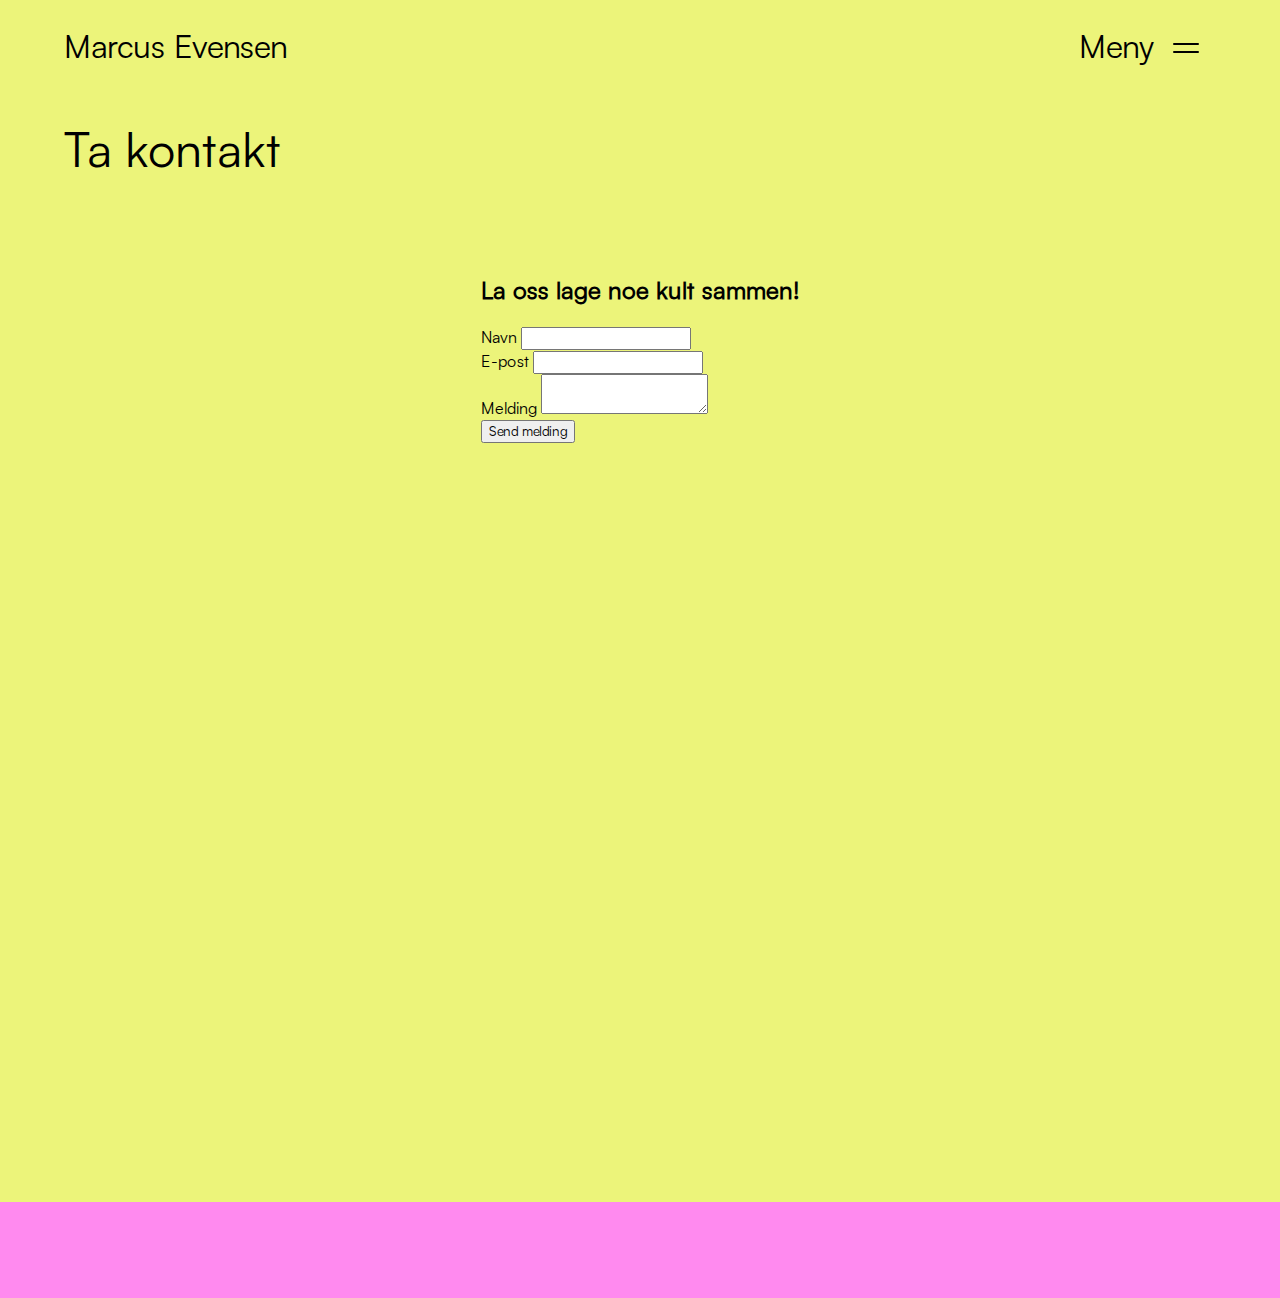
==== kontakt.html @ dc9d09ec "p" ====
<!DOCTYPE html>
<html lang="no">

<head>
    <meta charset="UTF-8">
    <meta name="viewport" content="width=device-width, initial-scale=1.0">
    <title>Kontakt - Marcus Evensen</title>
    <link rel="stylesheet" href="styles.css">
    <link rel="stylesheet" href="satoshi.css">
    <link rel="apple-touch-icon" sizes="180x180" href="apple-touch-icon.png">
    <link rel="icon" type="image/png" sizes="32x32" href="favicon-32x32.png">
    <link rel="icon" type="image/png" sizes="16x16" href="favicon-16x16.png">
    <link rel="manifest" href="site.webmanifest">
    <script src="fade-in.js"></script>
</head>

<body class="yellow">
    <header>
        <div class="container">
            <a href="/" class="logo">Marcus Evensen</a>
            <button class="menu-button" aria-label="Åpne meny" id="menuButton">
                Meny
                <svg xmlns="http://www.w3.org/2000/svg" width="48" height="32" viewBox="0 0 24 24" fill="none"
                    stroke="currentColor" stroke-width="1.5" stroke-linecap="round" stroke-linejoin="round"
                    class="menu-icon">
                    <line x1="3" y1="12" x2="21" y2="12"></line>
                    <line x1="3" y1="6" x2="21" y2="6"></line>
                </svg>
            </button>
        </div>
    </header>

    <div class="side-menu" id="sideMenu">
        <button class="close-button" aria-label="Lukk meny" id="closeButton">&times;</button>
        <ul class="menu-items">
            <li><a href="tjenester.html">Tjenester</a></li>
            <li><a href="prosjekter.html">Prosjekter</a></li>
            <li><a href="kontakt.html">Kontakt</a></li>
        </ul>
    </div>

    <div class="hero">
        Ta kontakt
    </div>

    <div class="content">
        <div class="contact-form">
            <h2>La oss lage noe kult sammen!</h2>
            <form action="#" method="POST">
                <div class="form-group">
                    <label for="name">Navn</label>
                    <input type="text" id="name" name="name" required>
                </div>
                <div class="form-group">
                    <label for="email">E-post</label>
                    <input type="email" id="email" name="email" required>
                </div>
                <div class="form-group">
                    <label for="message">Melding</label>
                    <textarea id="message" name="message" required></textarea>
                </div>
                <button type="submit" class="submit-button">Send melding</button>
            </form>
        </div>
    </div>

    <footer class="footer">
        <!-- Footer content (same as in index.html) -->
    </footer>

    <script src="meny.js"></script>
</body>

</html>
---- styles.css ----
:root {
  --yellow: #ecf47a;
  --orange: #ffc555;
  --pink: #ff8aef;
  --green: #beff8b;
  --white: #f3f3f3;
  --black: #000000;
  --beige: #ccc4af;
}

.yellow {
  background-color: var(--yellow);
  color: var(--black);
}

.orange {
  background-color: var(--orange);
  color: var(--black);
}

.pink {
  background-color: var(--pink);
  color: var(--black);
}

.green {
  background-color: var(--green);
  color: var(--black);
}

.beige {
  background-color: var(--beige);
  color: var(--black);
}

* {
  font-family: "Satoshi-Regular";
}

header {
  font-size: 2rem;
  max-width: 100vw;
  padding: 24px 64px;
}

img,
video {
  border-radius: 16px;
  overflow: hidden;
  object-fit: cover;
}

body {
  background-color: inherit;
  color: inherit;
  margin: 0 auto;
}

a {
  color: inherit;
  text-decoration: inherit;
}
.container {
  margin: 0 auto;
  display: flex;
  justify-content: space-between;
  align-items: center;
}

.content {
  display: flex; /* Makes the container a flex container */
  justify-content: center; /* Optional: centers the content horizontally */
  min-height: 100vh;
  padding: 48px 64px;
}

.hero {
  display: flex; /* Makes the container a flex container */
  padding: 24px 64px;
  font-size: 3rem;
  align-items: flex-end;
}

.project-list {
  display: flex; /* This makes the project items inside flex */
  gap: 36px;
  flex-wrap: wrap;
}

.visible {
  opacity: 1;
}

.project-wrapper.visible {
  opacity: 1;
  transform: translateY(0); /* Reset position */
}

.project-wrapper {
  flex: calc(50% - 36px);
  opacity: 0; /* Initially invisible */
  transform: translateY(
    50px
  ); /* Slightly offset to make the fade-in more noticeable */
  transition: opacity 0.8s ease, transform 0.8s ease; /* Fade-in/out and slide effect */
}

.project-wrapper img,
video {
  width: 100%;
}

.project-title {
  font-size: 1.5rem; /* Optional: adjust font size */
}

.logo {
  text-decoration: none;
  color: var(--black);
}
.menu-button {
  display: flex;
  align-items: flex-end;
  gap: 0.5rem;
  background: none;
  border: none;
  cursor: pointer;
  font-size: 2rem;
}
.menu-button:hover {
  opacity: 0.7;
}
.side-menu {
  position: fixed;
  top: 0;
  right: -500px;
  width: 500px;
  height: 100%;
  background-color: var(--pink);
  transition: right 0.3s ease;
  z-index: 1000;
}
.side-menu.open {
  right: 0;
}
.close-button {
  position: absolute;
  top: 1rem;
  right: 1rem;
  background: none;
  border: none;
  font-size: 2rem;
  cursor: pointer;
}
.menu-items {
  list-style-type: none;
  height: 100%;
  display: flex;
  flex-direction: column;
  gap: 0em;
  justify-content: center;
  width: 100%;
  padding: 0;
}

.menu-items a {
  text-decoration: none;
  color: var(--black);
  font-size: 2rem;
  position: relative;
  display: block; /* Ensure the link spans the entire menu item */
  padding: 1rem; /* Add padding for better clickable area */
  overflow: hidden; /* Prevent any overflow caused by the pseudo-element */
}

.menu-items a:hover {
  color: var(--black); /* Change text color if needed */
}

.menu-items a::after {
  content: "";
  position: absolute;
  top: 0;
  left: -100%; /* Start outside the view */
  width: 100%;
  height: 100%;
  background-color: var(--green); /* Rectangle color */
  background-size: 1.1em 1.1em; /* Adjust size of the SVG */
  background-repeat: no-repeat;
  background-position: right 1rem center; /* Adjust SVG position */
  z-index: -1; /* Place the rectangle behind the text */
  transition: left 0.4s ease; /* Smooth animation */
}

.menu-items a:hover::after {
  left: 0; /* Slide in to cover the entire menu item */
}

/* Footer styles */
.footer {
  background-color: var(--pink);
  padding: 48px 64px;
  color: var(--black);
}

.footer-top {
  margin-bottom: 64px;
}

.footer-heading {
  font-size: 2rem;
  font-weight: 500;
  transform: rotate(-8deg);
  display: inline-block;
  margin-bottom: 24px;
}

.footer-cta {
  display: inline-flex;
  align-items: center;
  font-size: 3rem;
  text-decoration: none;
  color: var(--black);
  transition: opacity 0.3s;
}

.footer-cta:hover {
  opacity: 0.7;
}

.footer-cta svg {
  margin-left: 8px;
  transition: transform 0.3s;
}

.footer-cta:hover svg {
  transform: translateX(4px);
}

.footer-content {
  display: grid;
  grid-template-columns: repeat(auto-fit, minmax(200px, 1fr));
  gap: 32px;
  margin-bottom: 64px;
}

.footer-section h3 {
  font-weight: 600;
  margin-bottom: 16px;
}

.footer-section p,
.footer-section a {
  display: block;
  margin-bottom: 8px;
  color: var(--black);
  text-decoration: none;
  transition: opacity 0.3s;
}

.footer-section a:hover {
  opacity: 0.7;
}

.footer-bottom {
  display: flex;
  flex-wrap: wrap;
  justify-content: space-between;
  align-items: center;
  padding-top: 32px;
  border-top: 1px solid rgba(0, 0, 0, 0.1);
}

.footer-legal {
  display: flex;
  flex-wrap: wrap;
  gap: 16px;
  margin-bottom: 16px;
}

.footer-legal a,
.footer-legal span {
  font-size: 0.875rem;
  color: var(--black);
  text-decoration: none;
  transition: opacity 0.3s;
}

.footer-legal a:hover {
  opacity: 0.7;
}

.footer-social {
  display: flex;
  gap: 16px;
}

.footer-social a {
  color: var(--black);
  transition: opacity 0.3s;
}

.footer-social a:hover {
  opacity: 0.7;
}

@media (max-width: 768px) {
  .footer-bottom {
    flex-direction: column;
    align-items: flex-start;
  }

  .footer-social {
    margin-top: 16px;
  }
  .project-wrapper {
    flex: 100%;
  }
  .content,
  header,
  .hero,
  .footer {
    padding: 24px;
  }
}
---- satoshi.css ----
/**
* @license
*
* Font Family: Satoshi
* Designed by: Deni Anggara
* URL: https://www.fontshare.com/fonts/satoshi
* © 2024 Indian Type Foundry
*
* Satoshi Light 
* Satoshi LightItalic 
* Satoshi Regular 
* Satoshi Italic 
* Satoshi Medium 
* Satoshi MediumItalic 
* Satoshi Bold 
* Satoshi BoldItalic 
* Satoshi Black 
* Satoshi BlackItalic 
* Satoshi Variable (Variable font)
* Satoshi VariableItalic (Variable font)

*
*/
@font-face {
  font-family: "Satoshi-Light";
  src: url("../fonts/Satoshi-Light.woff2") format("woff2"),
    url("../fonts/Satoshi-Light.woff") format("woff"),
    url("../fonts/Satoshi-Light.ttf") format("truetype");
  font-weight: 300;
  font-display: block;
  font-style: normal;
}
@font-face {
  font-family: "Satoshi-LightItalic";
  src: url("../fonts/Satoshi-LightItalic.woff2") format("woff2"),
    url("../fonts/Satoshi-LightItalic.woff") format("woff"),
    url("../fonts/Satoshi-LightItalic.ttf") format("truetype");
  font-weight: 300;
  font-display: block;
  font-style: italic;
}
@font-face {
  font-family: "Satoshi-Regular";
  src: url("../fonts/Satoshi-Regular.woff2") format("woff2"),
    url("../fonts/Satoshi-Regular.woff") format("woff"),
    url("../fonts/Satoshi-Regular.ttf") format("truetype");
  font-weight: 400;
  font-display: block;
  font-style: normal;
}
@font-face {
  font-family: "Satoshi-Italic";
  src: url("../fonts/Satoshi-Italic.woff2") format("woff2"),
    url("../fonts/Satoshi-Italic.woff") format("woff"),
    url("../fonts/Satoshi-Italic.ttf") format("truetype");
  font-weight: 400;
  font-display: block;
  font-style: italic;
}
@font-face {
  font-family: "Satoshi-Medium";
  src: url("../fonts/Satoshi-Medium.woff2") format("woff2"),
    url("../fonts/Satoshi-Medium.woff") format("woff"),
    url("../fonts/Satoshi-Medium.ttf") format("truetype");
  font-weight: 500;
  font-display: block;
  font-style: normal;
}
@font-face {
  font-family: "Satoshi-MediumItalic";
  src: url("../fonts/Satoshi-MediumItalic.woff2") format("woff2"),
    url("../fonts/Satoshi-MediumItalic.woff") format("woff"),
    url("../fonts/Satoshi-MediumItalic.ttf") format("truetype");
  font-weight: 500;
  font-display: block;
  font-style: italic;
}
@font-face {
  font-family: "Satoshi-Bold";
  src: url("../fonts/Satoshi-Bold.woff2") format("woff2"),
    url("../fonts/Satoshi-Bold.woff") format("woff"),
    url("../fonts/Satoshi-Bold.ttf") format("truetype");
  font-weight: 700;
  font-display: block;
  font-style: normal;
}
@font-face {
  font-family: "Satoshi-BoldItalic";
  src: url("../fonts/Satoshi-BoldItalic.woff2") format("woff2"),
    url("../fonts/Satoshi-BoldItalic.woff") format("woff"),
    url("../fonts/Satoshi-BoldItalic.ttf") format("truetype");
  font-weight: 700;
  font-display: block;
  font-style: italic;
}
@font-face {
  font-family: "Satoshi-Black";
  src: url("../fonts/Satoshi-Black.woff2") format("woff2"),
    url("../fonts/Satoshi-Black.woff") format("woff"),
    url("../fonts/Satoshi-Black.ttf") format("truetype");
  font-weight: 900;
  font-display: block;
  font-style: normal;
}
@font-face {
  font-family: "Satoshi-BlackItalic";
  src: url("../fonts/Satoshi-BlackItalic.woff2") format("woff2"),
    url("../fonts/Satoshi-BlackItalic.woff") format("woff"),
    url("../fonts/Satoshi-BlackItalic.ttf") format("truetype");
  font-weight: 900;
  font-display: block;
  font-style: italic;
}
/**
* This is a variable font
* You can control variable axes as shown below:
* font-variation-settings: wght 900.0;
*
* available axes:
'wght' (range from 300.0 to 900.0
*/
@font-face {
  font-family: "Satoshi-Variable";
  src: url("../fonts/Satoshi-Variable.woff2") format("woff2"),
    url("../fonts/Satoshi-Variable.woff") format("woff"),
    url("../fonts/Satoshi-Variable.ttf") format("truetype");
  font-weight: 300 900;
  font-display: block;
  font-style: normal;
}
/**
* This is a variable font
* You can control variable axes as shown below:
* font-variation-settings: wght 900.0;
*
* available axes:
'wght' (range from 300.0 to 900.0
*/
@font-face {
  font-family: "Satoshi-VariableItalic";
  src: url("../fonts/Satoshi-VariableItalic.woff2") format("woff2"),
    url("../fonts/Satoshi-VariableItalic.woff") format("woff"),
    url("../fonts/Satoshi-VariableItalic.ttf") format("truetype");
  font-weight: 300 900;
  font-display: block;
  font-style: italic;
}
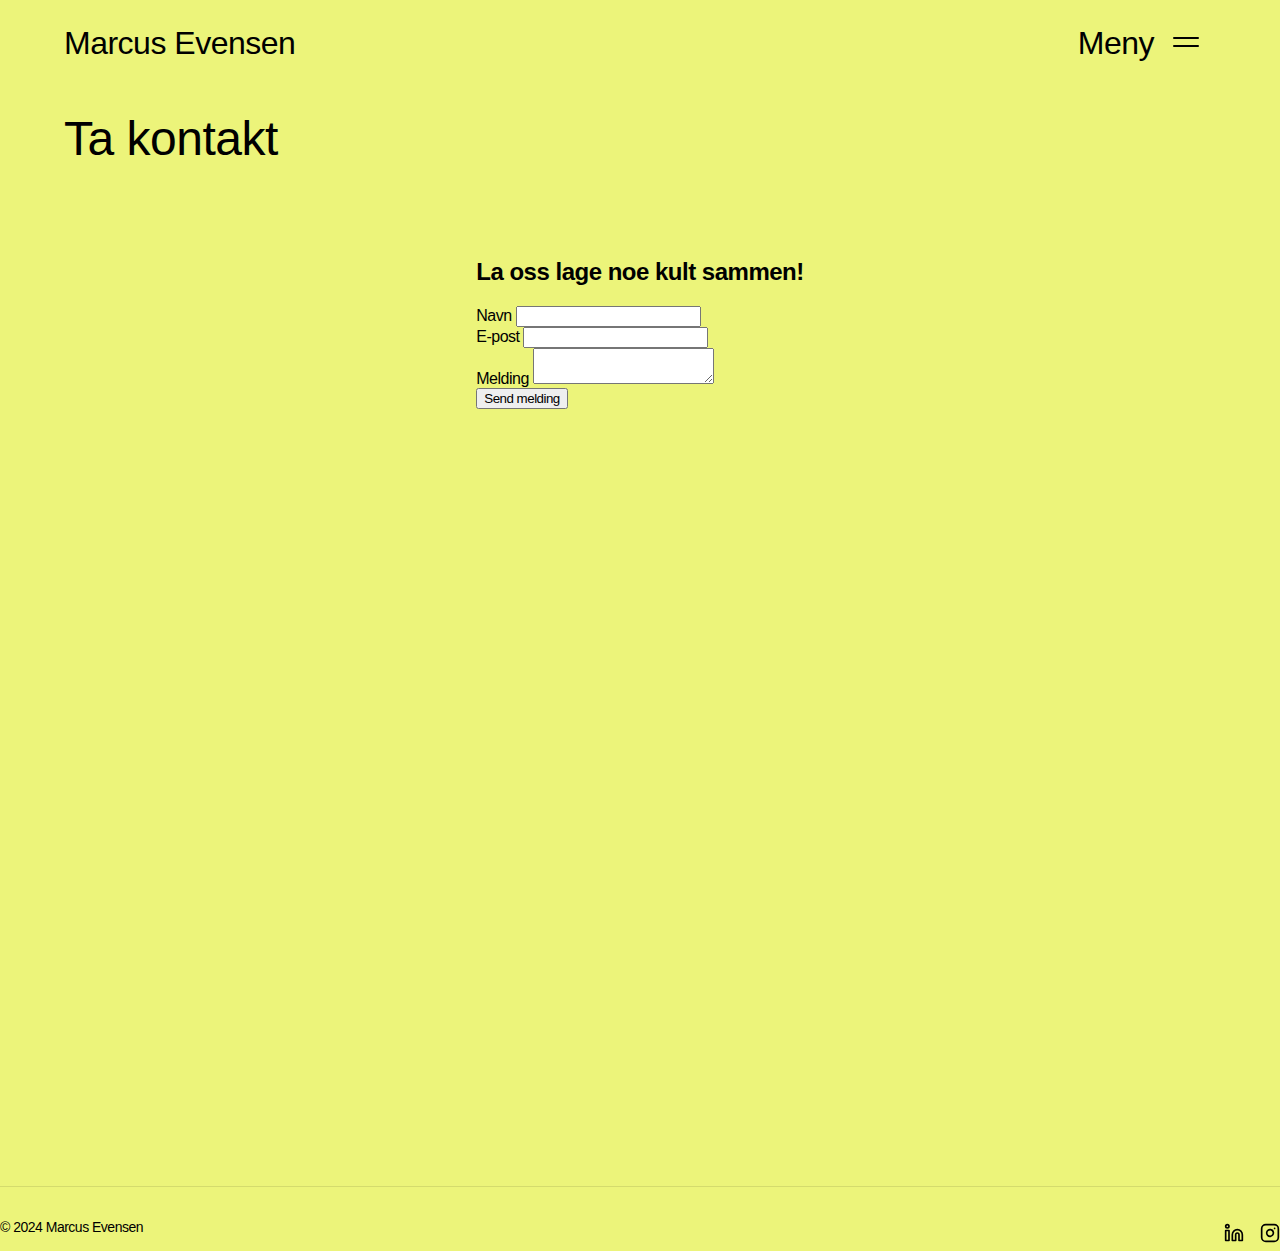
==== commit eec9be3b: "o" ====
--- a/kontakt.html
+++ b/kontakt.html
@@ -6,7 +6,6 @@
     <meta name="viewport" content="width=device-width, initial-scale=1.0">
     <title>Kontakt - Marcus Evensen</title>
     <link rel="stylesheet" href="styles.css">
-    <link rel="stylesheet" href="satoshi.css">
     <link rel="apple-touch-icon" sizes="180x180" href="apple-touch-icon.png">
     <link rel="icon" type="image/png" sizes="32x32" href="favicon-32x32.png">
     <link rel="icon" type="image/png" sizes="16x16" href="favicon-16x16.png">
@@ -64,9 +63,32 @@
         </div>
     </div>
 
-    <footer class="footer">
-        <!-- Footer content (same as in index.html) -->
-    </footer>
+    <div class="footer-bottom">
+        <div class="footer-legal">
+            <span>&copy; 2024 Marcus Evensen</span>
+        </div>
+        <div class="footer-social">
+            <a href="https://www.linkedin.com/in/marcusevensen/" aria-label="LinkedIn">
+                <svg xmlns="http://www.w3.org/2000/svg" width="20" height="20" viewBox="0 0 24 24" fill="none"
+                    stroke="currentColor" stroke-width="2" stroke-linecap="round" stroke-linejoin="round">
+                    <path d="M16 8a6 6 0 0 1 6 6v7h-4v-7a2 2 0 0 0-2-2 2 2 0 0 0-2 2v7h-4v-7a6 6 0 0 1 6-6z">
+                    </path>
+                    <rect x="2" y="9" width="4" height="12"></rect>
+                    <circle cx="4" cy="4" r="2"></circle>
+                </svg>
+            </a>
+            <a href="https://instagram.com/marcusaevensen" aria-label="Instagram">
+                <svg xmlns="http://www.w3.org/2000/svg" width="20" height="20" viewBox="0 0 24 24" fill="none"
+                    stroke="currentColor" stroke-width="2" stroke-linecap="round" stroke-linejoin="round">
+                    <rect x="2" y="2" width="20" height="20" rx="5" ry="5"></rect>
+                    <path d="M16 11.37A4 4 0 1 1 12.63 8 4 4 0 0 1 16 11.37z"></path>
+                    <line x1="17.5" y1="6.5" x2="17.51" y2="6.5"></line>
+                </svg>
+            </a>
+        </div>
+    </div>
+</div>
+</footer>
 
     <script src="meny.js"></script>
 </body>
--- a/styles.css
+++ b/styles.css
@@ -34,7 +34,8 @@
 }
 
 * {
-  font-family: "Satoshi-Regular";
+  font-family: "Plus Jakarta Sans", sans-serif;
+  letter-spacing: -0.5px;
 }
 
 header {
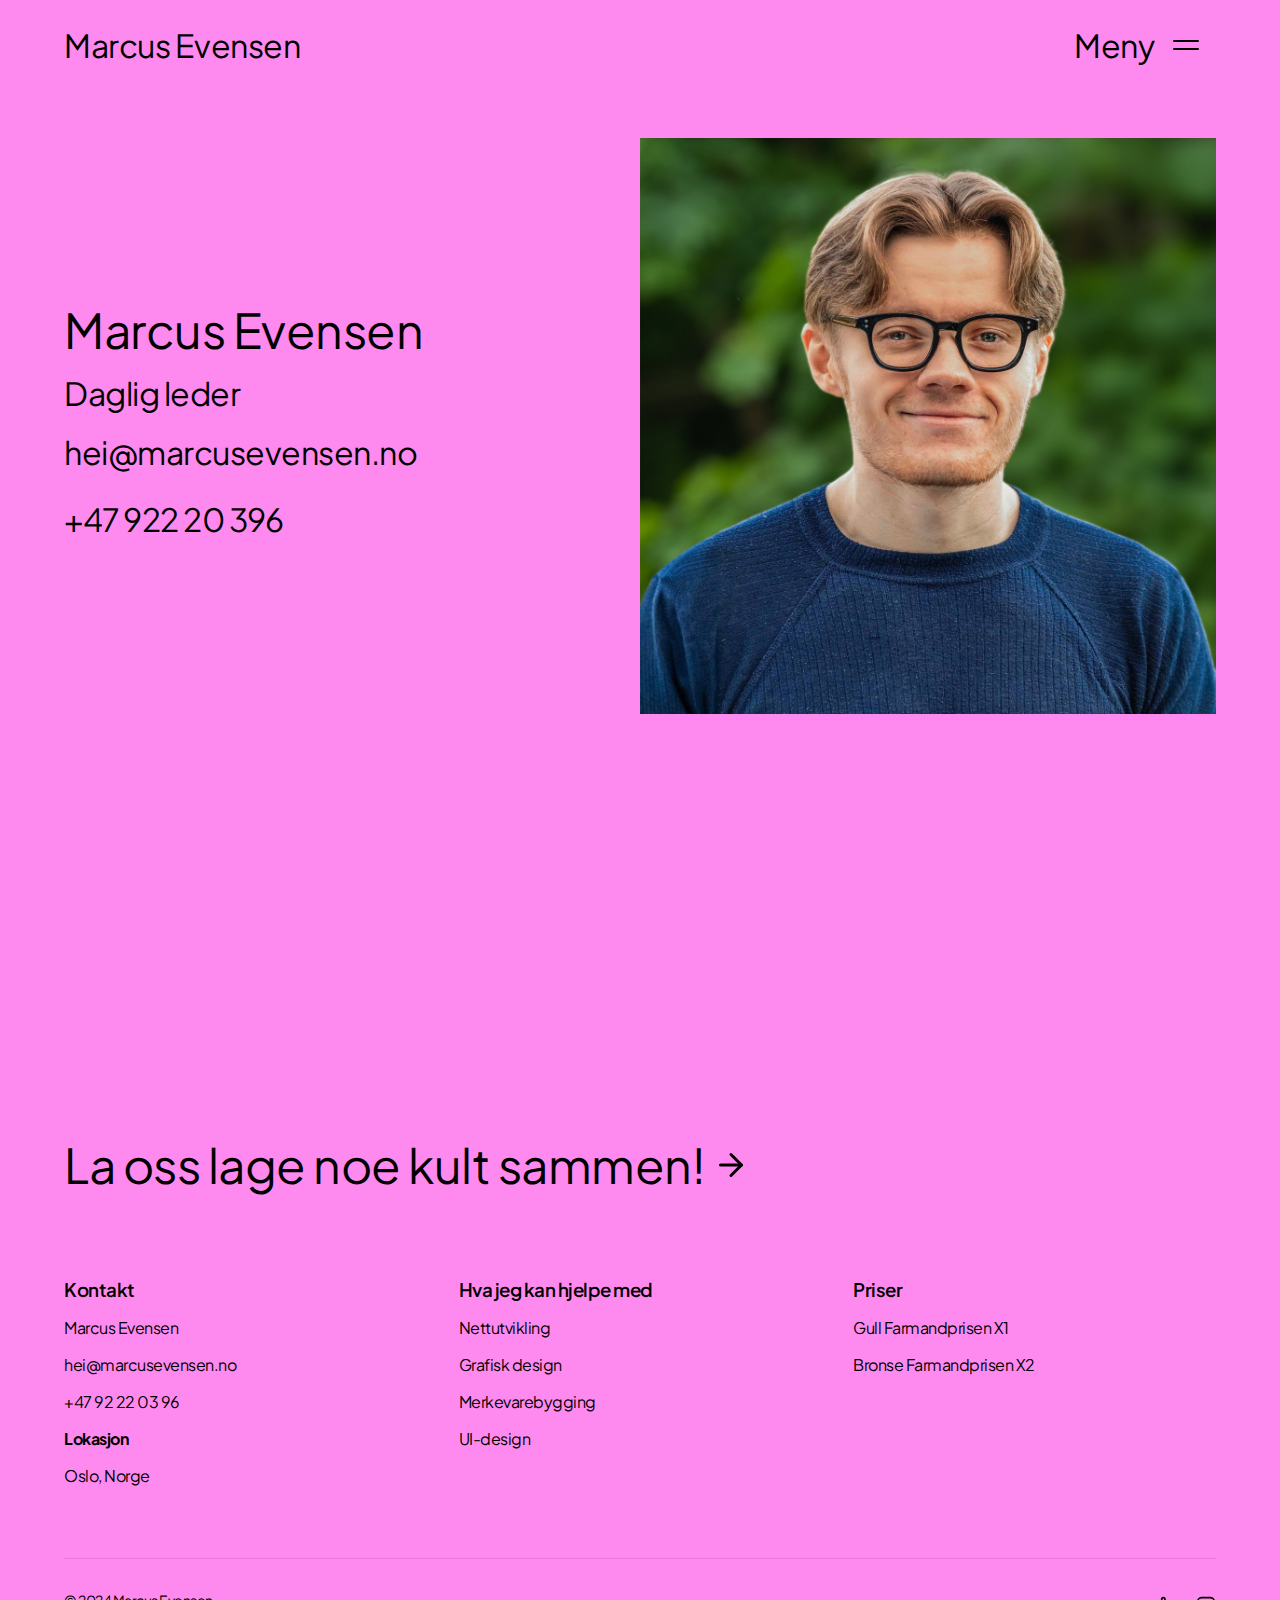
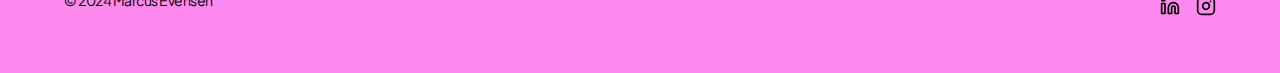
==== commit 31b8acdb: "p" ====
--- a/kontakt.html
+++ b/kontakt.html
@@ -4,16 +4,19 @@
 <head>
     <meta charset="UTF-8">
     <meta name="viewport" content="width=device-width, initial-scale=1.0">
-    <title>Kontakt - Marcus Evensen</title>
+    <title>Marcus Evensen</title>
     <link rel="stylesheet" href="styles.css">
     <link rel="apple-touch-icon" sizes="180x180" href="apple-touch-icon.png">
     <link rel="icon" type="image/png" sizes="32x32" href="favicon-32x32.png">
     <link rel="icon" type="image/png" sizes="16x16" href="favicon-16x16.png">
     <link rel="manifest" href="site.webmanifest">
+    <link rel="preconnect" href="https://fonts.googleapis.com">
+<link rel="preconnect" href="https://fonts.gstatic.com" crossorigin>
+<link href="https://fonts.googleapis.com/css2?family=Plus+Jakarta+Sans:ital,wght@0,200..800;1,200..800&display=block" rel="stylesheet">
     <script src="fade-in.js"></script>
 </head>
 
-<body class="yellow">
+<body class="pink">
     <header>
         <div class="container">
             <a href="/" class="logo">Marcus Evensen</a>
@@ -33,61 +36,99 @@
         <button class="close-button" aria-label="Lukk meny" id="closeButton">&times;</button>
         <ul class="menu-items">
             <li><a href="tjenester.html">Tjenester</a></li>
-            <li><a href="prosjekter.html">Prosjekter</a></li>
+            <li><a href="/#prosjekter">Prosjekter</a></li>
             <li><a href="kontakt.html">Kontakt</a></li>
         </ul>
     </div>
 
-    <div class="hero">
-        Ta kontakt
+
+
+  <!-- Section 1: About -->
+  <section id="contact-page">
+    <div class="heading-wrapper">
+
     </div>
+    <div class="contact-wrapper">
 
-    <div class="content">
-        <div class="contact-form">
-            <h2>La oss lage noe kult sammen!</h2>
-            <form action="#" method="POST">
-                <div class="form-group">
-                    <label for="name">Navn</label>
-                    <input type="text" id="name" name="name" required>
-                </div>
-                <div class="form-group">
-                    <label for="email">E-post</label>
-                    <input type="email" id="email" name="email" required>
-                </div>
-                <div class="form-group">
-                    <label for="message">Melding</label>
-                    <textarea id="message" name="message" required></textarea>
-                </div>
-                <button type="submit" class="submit-button">Send melding</button>
-            </form>
-        </div>
+      <div class="contact-card">
+        
+        <div class="contact-text">
+        <h2>Marcus Evensen</h2>
+        <p>Daglig leder</p>
+        <a href="mailto:hei@marcusevensen.no">hei@marcusevensen.no</a></p>
+        <a href="tel:+4792220396">+47 922 20 396</a></p>
+      </div>
+      <img src="assets/marcus.jpg" alt="Foto av Marcus Evensen">
     </div>
+</div>
+  </section>
 
-    <div class="footer-bottom">
-        <div class="footer-legal">
-            <span>&copy; 2024 Marcus Evensen</span>
-        </div>
-        <div class="footer-social">
-            <a href="https://www.linkedin.com/in/marcusevensen/" aria-label="LinkedIn">
-                <svg xmlns="http://www.w3.org/2000/svg" width="20" height="20" viewBox="0 0 24 24" fill="none"
+
+    
+  <footer class="footer">
+    <div class="container-footer">
+        <div class="footer-top">
+            <a href="/kontakt" class="footer-cta">
+                La oss lage noe kult sammen!
+                <svg xmlns="http://www.w3.org/2000/svg" width="36" height="36" viewBox="0 0 24 24" fill="none"
                     stroke="currentColor" stroke-width="2" stroke-linecap="round" stroke-linejoin="round">
-                    <path d="M16 8a6 6 0 0 1 6 6v7h-4v-7a2 2 0 0 0-2-2 2 2 0 0 0-2 2v7h-4v-7a6 6 0 0 1 6-6z">
-                    </path>
-                    <rect x="2" y="9" width="4" height="12"></rect>
-                    <circle cx="4" cy="4" r="2"></circle>
-                </svg>
-            </a>
-            <a href="https://instagram.com/marcusaevensen" aria-label="Instagram">
-                <svg xmlns="http://www.w3.org/2000/svg" width="20" height="20" viewBox="0 0 24 24" fill="none"
-                    stroke="currentColor" stroke-width="2" stroke-linecap="round" stroke-linejoin="round">
-                    <rect x="2" y="2" width="20" height="20" rx="5" ry="5"></rect>
-                    <path d="M16 11.37A4 4 0 1 1 12.63 8 4 4 0 0 1 16 11.37z"></path>
-                    <line x1="17.5" y1="6.5" x2="17.51" y2="6.5"></line>
+                    <line x1="5" y1="12" x2="19" y2="12"></line>
+                    <polyline points="12 5 19 12 12 19"></polyline>
                 </svg>
             </a>
         </div>
+
+        <div class="footer-content">
+            <div class="footer-section">
+                <h3>Kontakt</h3>
+                <p>Marcus Evensen</p>
+                <p>hei@marcusevensen.no</p>
+                <p>+47 92 22 03 96</p>
+                <p><strong>Lokasjon</strong></p>
+                <p>Oslo, Norge</p>
+            </div>
+
+            <div class="footer-section">
+                <h3>Hva jeg kan hjelpe med</h3>
+                <p>Nettutvikling</p>
+                <p>Grafisk design</p>
+                <p>Merkevarebygging</p>
+                <p>UI-design</a>
+            </div>
+
+
+            <div class="footer-section">
+                <h3>Priser</h3>
+                <p>Gull Farmandprisen X1</p>
+                <p>Bronse Farmandprisen X2</p>
+            </div>
+        </div>
+
+        <div class="footer-bottom">
+            <div class="footer-legal">
+                <span>&copy; 2024 Marcus Evensen</span>
+            </div>
+            <div class="footer-social">
+                <a href="https://www.linkedin.com/in/marcusevensen/" aria-label="LinkedIn">
+                    <svg xmlns="http://www.w3.org/2000/svg" width="20" height="20" viewBox="0 0 24 24" fill="none"
+                        stroke="currentColor" stroke-width="2" stroke-linecap="round" stroke-linejoin="round">
+                        <path d="M16 8a6 6 0 0 1 6 6v7h-4v-7a2 2 0 0 0-2-2 2 2 0 0 0-2 2v7h-4v-7a6 6 0 0 1 6-6z">
+                        </path>
+                        <rect x="2" y="9" width="4" height="12"></rect>
+                        <circle cx="4" cy="4" r="2"></circle>
+                    </svg>
+                </a>
+                <a href="https://instagram.com/marcusaevensen" aria-label="Instagram">
+                    <svg xmlns="http://www.w3.org/2000/svg" width="20" height="20" viewBox="0 0 24 24" fill="none"
+                        stroke="currentColor" stroke-width="2" stroke-linecap="round" stroke-linejoin="round">
+                        <rect x="2" y="2" width="20" height="20" rx="5" ry="5"></rect>
+                        <path d="M16 11.37A4 4 0 1 1 12.63 8 4 4 0 0 1 16 11.37z"></path>
+                        <line x1="17.5" y1="6.5" x2="17.51" y2="6.5"></line>
+                    </svg>
+                </a>
+            </div>
+        </div>
     </div>
-</div>
 </footer>
 
     <script src="meny.js"></script>
--- a/styles.css
+++ b/styles.css
@@ -6,6 +6,15 @@
   --white: #f3f3f3;
   --black: #000000;
   --beige: #ccc4af;
+  --digdir-theme: #ffd9da;
+}
+
+.white {
+  background: white;
+}
+
+.digdir-theme {
+  background-color: var(--digdir-theme);
 }
 
 .yellow {
@@ -46,7 +55,6 @@
 
 img,
 video {
-  border-radius: 16px;
   overflow: hidden;
   object-fit: cover;
 }
@@ -73,6 +81,47 @@
   justify-content: center; /* Optional: centers the content horizontally */
   min-height: 100vh;
   padding: 48px 64px;
+}
+
+.case-content {
+  display: flex; /* Makes the container a flex container */
+  flex-direction: column;
+  min-height: 100vh;
+  padding: 48px 64px;
+}
+
+#contact-page {
+  padding: 48px 64px;
+  display: flex;
+}
+
+.contact-card {
+  display: flex;
+}
+
+.contact-card img {
+  width: 100%;
+}
+
+.contact-text {
+  display: flex;
+  flex-direction: column;
+  justify-content: center;
+  gap: 8px;
+  width: 100%;
+}
+
+.contact-text p, .contact-text a {
+  padding: 0;
+  margin: 0;
+  font-size: 2rem;
+    line-height: 1.6em;
+}
+
+.contact-text h2 {
+  font-size: 3rem;
+  font-weight: 400;
+  margin: 0;
 }
 
 .hero {
@@ -199,7 +248,7 @@
 
 /* Footer styles */
 .footer {
-  background-color: var(--pink);
+  background-color: inherit;
   padding: 48px 64px;
   color: var(--black);
 }
@@ -324,3 +373,129 @@
     padding: 24px;
   }
 }
+
+
+.fullwidth img {
+  width: 100%;
+  padding: 0!important;
+  margin-bottom: -10px!important;
+}
+
+.case-content .fullwidth {
+  padding: 0px!important;
+}
+
+
+section {
+  min-height: 100vh;
+  margin: 0;
+}
+
+section img, video {
+  width: 100%;
+  padding: 0;
+}
+
+.column-50 {
+  width: 50%;
+}
+
+.column-50 img {
+  width: 100%;
+}
+
+#losning, #konsept {
+  display: flex;
+  align-items: center;
+}
+
+#logo-reveal {
+  min-height: 100vh;
+  display: flex;
+  align-items: center;
+}
+
+.project-desc {
+  font-size: 1.4em;
+  line-height: 1.6em;
+}
+
+.column-100 {
+  width: 100%;
+  display: flex;
+  align-items: center;
+  justify-content: center;
+}
+
+.quote-text {
+  font-size: 2.5em;
+  line-height: 1.6em;
+  text-align: center;
+  min-height: 100vh;
+  display: flex;
+  align-items: center;
+  justify-content: center;
+  width: 75%;
+}
+
+#image-double {
+display: flex;
+gap: 48px;
+}
+
+
+#image-double img {
+  aspect-ratio: 16 / 9;
+  object-fit: cover;
+  }
+
+
+#single-image {
+  display: flex;
+  justify-content: center;
+  align-items: center;
+  }
+
+  #info {
+    display: flex;
+    gap: 24px;
+  }
+
+  .intro-wrapper {
+    display: flex;
+    flex-direction: column;
+    width: 40%;
+  }
+
+  .info-outer {
+    font-size: 1.4em;
+    line-height: 1.6em;
+    width: 60%;
+  }
+
+  .project-h2 {
+    padding: 0;
+    font-weight: 400;
+    margin: 0;
+  }
+
+ .case-title {
+  font-size: 2.4em;
+  line-height: 1.6em;
+  margin: 0;
+  font-weight: 600;
+  }
+
+  .services-list {
+display: flex;
+flex-wrap: wrap;
+gap: 24px;
+  }
+
+  .service-item {
+flex: calc(45% - 64px);
+padding: 48px;
+border: 1px solid black;
+font-size: 1.4em;
+line-height: 1.6em;
+  }